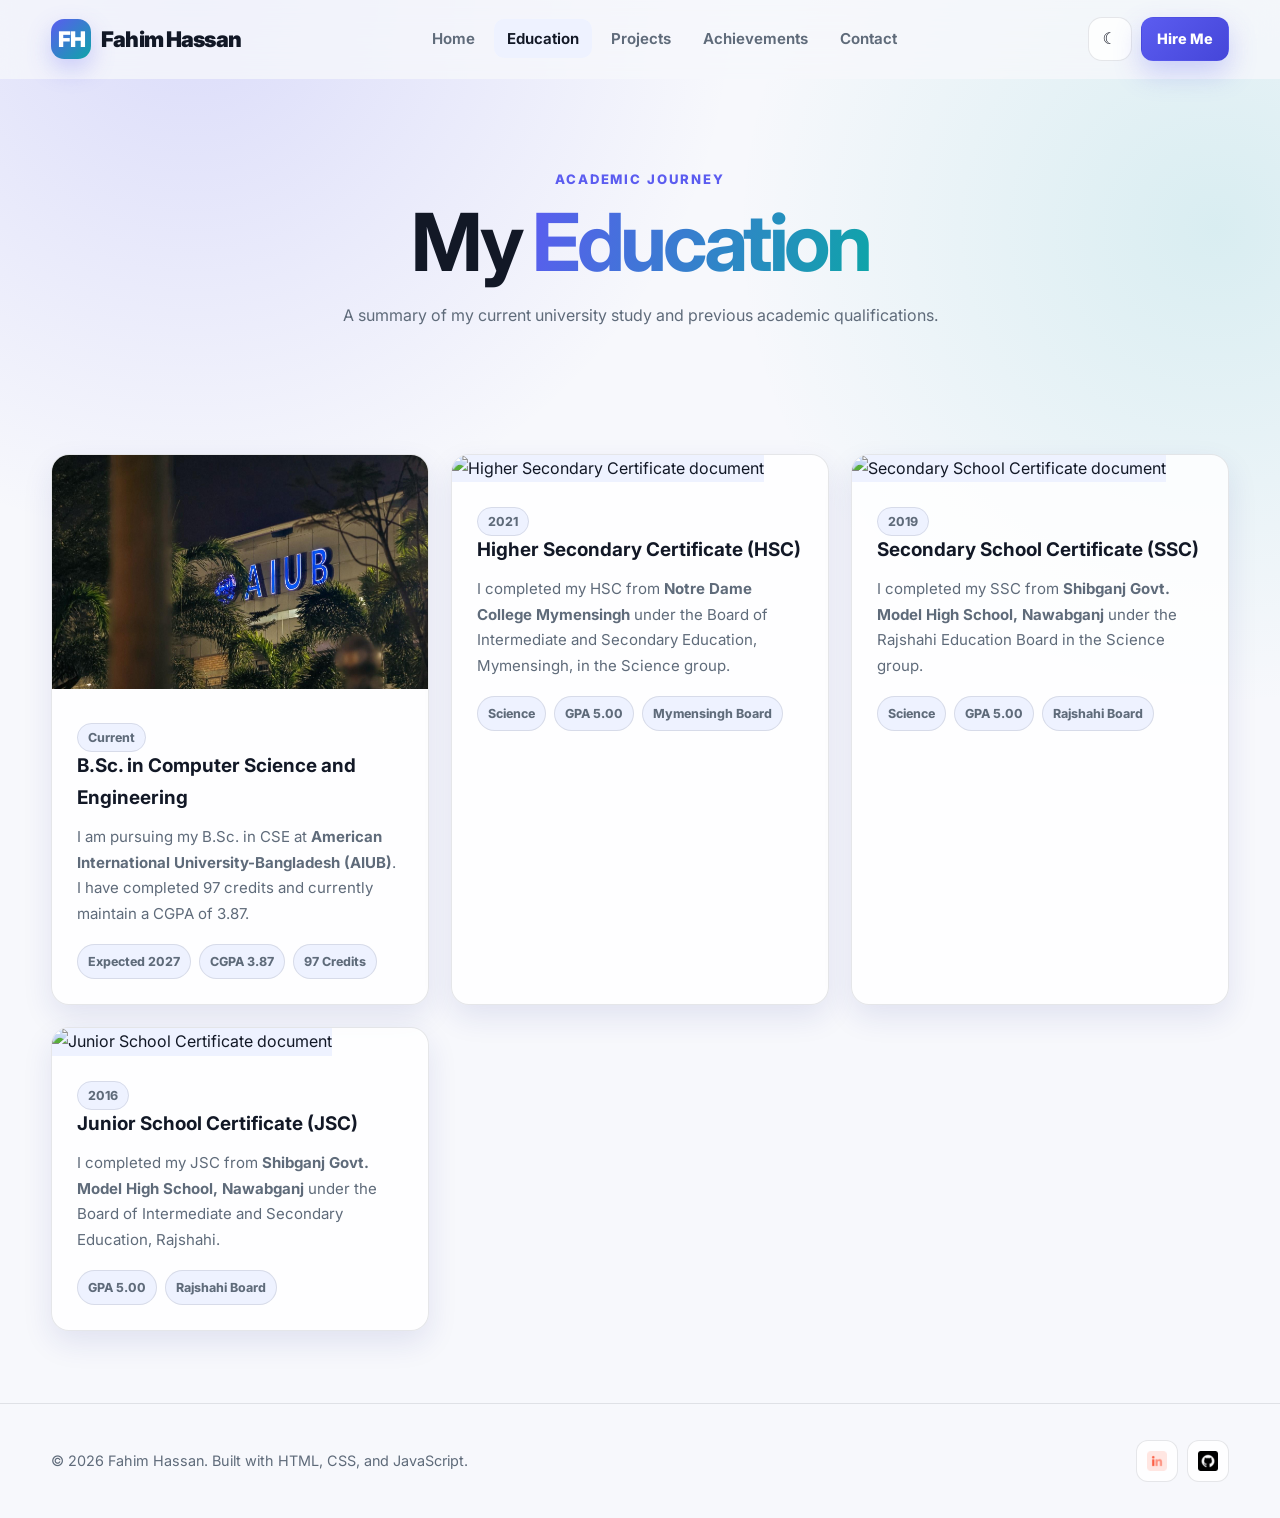
==== education-card.html @ 97524c72 "Complete file" ====
<!DOCTYPE html>
<html lang="en">
<head>
  <meta charset="UTF-8">
  <meta name="viewport" content="width=device-width, initial-scale=1.0">
  <meta name="description" content="Education history of Fahim Hassan, a CSE student at AIUB.">
  <title>Education | Fahim Hassan</title>
  <link rel="preconnect" href="https://fonts.googleapis.com">
  <link rel="preconnect" href="https://fonts.gstatic.com" crossorigin>
  <link href="https://fonts.googleapis.com/css2?family=Inter:wght@400;500;600;700;800;900&display=swap" rel="stylesheet">
  <script>document.documentElement.dataset.theme=localStorage.getItem("portfolio-theme")||(matchMedia("(prefers-color-scheme: dark)").matches?"dark":"light");</script>
  <link rel="stylesheet" href="styles/styles.css">
</head>
<body>
  <a class="skip-link" href="#main-content">Skip to main content</a>
  <header class="site-header">
    <nav class="navbar container" aria-label="Main navigation">
      <a class="logo" href="index.html"><span class="logo-mark">FH</span><span class="logo-text">Fahim Hassan</span></a>
      <ul class="nav-menu">
        <li><a class="nav-link" href="index.html">Home</a></li>
        <li><a class="nav-link" href="education-card.html">Education</a></li>
        <li><a class="nav-link" href="projects.html">Projects</a></li>
        <li><a class="nav-link" href="achievements.html">Achievements</a></li>
        <li><a class="nav-link" href="index.html#contact">Contact</a></li>
      </ul>
      <div class="nav-actions">
        <button class="icon-button theme-toggle" type="button" aria-label="Switch theme">☾</button>
        <a class="btn btn-primary btn-small desktop-hire" href="https://www.linkedin.com/in/fahim-hassan-341258252/" target="_blank" rel="noopener noreferrer">Hire Me</a>
        <button class="menu-toggle" type="button" aria-label="Open navigation menu" aria-expanded="false"><span></span><span></span><span></span></button>
      </div>
    </nav>
  </header>

  <main id="main-content">
    <section class="page-hero">
      <div class="container reveal">
        <span class="eyebrow">Academic journey</span>
        <h1>My <span class="gradient-text">Education</span></h1>
        <p>A summary of my current university study and previous academic qualifications.</p>
      </div>
    </section>

    <section class="section compact">
      <div class="container cards-grid">
        <article class="content-card reveal">
          <img class="content-card-image" src="images/aiub.jpg" alt="American International University-Bangladesh campus" loading="lazy">
          <div class="content-card-body">
            <span class="tag">Current</span>
            <h3>B.Sc. in Computer Science and Engineering</h3>
            <p>I am pursuing my B.Sc. in CSE at <strong>American International University-Bangladesh (AIUB)</strong>. I have completed 97 credits and currently maintain a CGPA of 3.87.</p>
            <div class="tag-list"><span class="tag">Expected 2027</span><span class="tag">CGPA 3.87</span><span class="tag">97 Credits</span></div>
          </div>
        </article>

        <article class="content-card reveal">
          <img class="content-card-image" src="images/HSC.jpeg" alt="Higher Secondary Certificate document" loading="lazy">
          <div class="content-card-body">
            <span class="tag">2021</span>
            <h3>Higher Secondary Certificate (HSC)</h3>
            <p>I completed my HSC from <strong>Notre Dame College Mymensingh</strong> under the Board of Intermediate and Secondary Education, Mymensingh, in the Science group.</p>
            <div class="tag-list"><span class="tag">Science</span><span class="tag">GPA 5.00</span><span class="tag">Mymensingh Board</span></div>
          </div>
        </article>

        <article class="content-card reveal">
          <img class="content-card-image" src="images/SSC.jpeg" alt="Secondary School Certificate document" loading="lazy">
          <div class="content-card-body">
            <span class="tag">2019</span>
            <h3>Secondary School Certificate (SSC)</h3>
            <p>I completed my SSC from <strong>Shibganj Govt. Model High School, Nawabganj</strong> under the Rajshahi Education Board in the Science group.</p>
            <div class="tag-list"><span class="tag">Science</span><span class="tag">GPA 5.00</span><span class="tag">Rajshahi Board</span></div>
          </div>
        </article>

        <article class="content-card reveal">
          <img class="content-card-image" src="images/JSC.jpeg" alt="Junior School Certificate document" loading="lazy">
          <div class="content-card-body">
            <span class="tag">2016</span>
            <h3>Junior School Certificate (JSC)</h3>
            <p>I completed my JSC from <strong>Shibganj Govt. Model High School, Nawabganj</strong> under the Board of Intermediate and Secondary Education, Rajshahi.</p>
            <div class="tag-list"><span class="tag">GPA 5.00</span><span class="tag">Rajshahi Board</span></div>
          </div>
        </article>
      </div>
    </section>
  </main>

  <footer class="site-footer">
    <div class="container footer-content">
      <p>© <span data-current-year></span> Fahim Hassan. Built with HTML, CSS, and JavaScript.</p>
      <div class="social-links">
        <a class="social-link" href="https://www.linkedin.com/in/fahim-hassan-341258252/" target="_blank" rel="noopener noreferrer" aria-label="LinkedIn"><img src="images/icons/linkedin.png" alt=""></a>
        <a class="social-link" href="https://github.com/FaahimHassan" target="_blank" rel="noopener noreferrer" aria-label="GitHub"><img src="images/icons/github.png" alt=""></a>
      </div>
    </div>
  </footer>
  <button class="back-to-top" type="button" aria-label="Back to top">↑</button>
  <script src="js/script.js" defer></script>
</body>
</html>
---- styles/styles.css ----
:root {
  --bg: #f7f8fc;
  --surface: rgba(255, 255, 255, 0.82);
  --surface-solid: #ffffff;
  --surface-2: #eef2ff;
  --text: #121826;
  --muted: #5f6b7a;
  --primary: #5b5cf0;
  --primary-strong: #4546d9;
  --accent: #0ea5a8;
  --border: rgba(18, 24, 38, 0.1);
  --shadow: 0 22px 60px rgba(31, 38, 135, 0.12);
  --shadow-small: 0 12px 30px rgba(31, 38, 135, 0.1);
  --radius-lg: 28px;
  --radius-md: 18px;
  --radius-sm: 12px;
  --container: 1180px;
  --header-height: 78px;
}

html[data-theme="dark"] {
  --bg: #070b16;
  --surface: rgba(15, 23, 42, 0.78);
  --surface-solid: #0f172a;
  --surface-2: #172033;
  --text: #ecf3ff;
  --muted: #a7b3c6;
  --primary: #8b8cff;
  --primary-strong: #a4a5ff;
  --accent: #2dd4bf;
  --border: rgba(255, 255, 255, 0.1);
  --shadow: 0 24px 70px rgba(0, 0, 0, 0.35);
  --shadow-small: 0 14px 36px rgba(0, 0, 0, 0.28);
}

* {
  margin: 0;
  padding: 0;
  box-sizing: border-box;
}

html {
  scroll-behavior: smooth;
  scroll-padding-top: calc(var(--header-height) + 22px);
}

body {
  min-height: 100vh;
  overflow-x: hidden;
  font-family: "Inter", system-ui, -apple-system, BlinkMacSystemFont, "Segoe UI", sans-serif;
  color: var(--text);
  background:
    radial-gradient(circle at 15% 0%, rgba(91, 92, 240, 0.18), transparent 34rem),
    radial-gradient(circle at 95% 15%, rgba(14, 165, 168, 0.13), transparent 30rem),
    var(--bg);
  line-height: 1.7;
  transition: background-color 0.25s ease, color 0.25s ease;
}

body.nav-open {
  overflow: hidden;
}

img,
iframe {
  max-width: 100%;
}

a {
  color: inherit;
  text-decoration: none;
}

button,
input,
textarea,
select {
  font: inherit;
}

button {
  color: inherit;
}

ul {
  list-style: none;
}

.container {
  width: min(92%, var(--container));
  margin-inline: auto;
}

.section {
  padding: 100px 0;
}

.section.compact {
  padding: 72px 0;
}

.section-header {
  max-width: 760px;
  margin: 0 auto 48px;
  text-align: center;
}

.eyebrow {
  display: inline-flex;
  align-items: center;
  gap: 8px;
  margin-bottom: 12px;
  color: var(--primary);
  font-size: 0.82rem;
  font-weight: 800;
  letter-spacing: 0.14em;
  text-transform: uppercase;
}

.section-title {
  font-size: clamp(2rem, 5vw, 3.5rem);
  line-height: 1.12;
  letter-spacing: -0.045em;
}

.section-description {
  margin-top: 18px;
  color: var(--muted);
  font-size: 1.04rem;
}

.gradient-text {
  color: transparent;
  background: linear-gradient(105deg, var(--primary), var(--accent));
  background-clip: text;
  -webkit-background-clip: text;
}

.glass-card {
  border: 1px solid var(--border);
  border-radius: var(--radius-lg);
  background: var(--surface);
  box-shadow: var(--shadow);
  backdrop-filter: blur(18px);
  -webkit-backdrop-filter: blur(18px);
}

.site-header {
  position: sticky;
  top: 0;
  z-index: 1000;
  min-height: var(--header-height);
  border-bottom: 1px solid transparent;
  background: rgba(247, 248, 252, 0.78);
  backdrop-filter: blur(18px);
  -webkit-backdrop-filter: blur(18px);
  transition: border-color 0.25s ease, box-shadow 0.25s ease;
}

html[data-theme="dark"] .site-header {
  background: rgba(7, 11, 22, 0.78);
}

.site-header.scrolled {
  border-color: var(--border);
  box-shadow: 0 10px 30px rgba(0, 0, 0, 0.08);
}

.navbar {
  min-height: var(--header-height);
  display: flex;
  align-items: center;
  justify-content: space-between;
  gap: 24px;
}

.logo {
  display: inline-flex;
  align-items: center;
  gap: 10px;
  font-size: 1.35rem;
  font-weight: 900;
  letter-spacing: -0.04em;
}

.logo-mark {
  display: grid;
  width: 40px;
  height: 40px;
  place-items: center;
  border-radius: 13px;
  color: #ffffff;
  background: linear-gradient(135deg, var(--primary), var(--accent));
  box-shadow: 0 10px 24px rgba(91, 92, 240, 0.28);
}

.nav-menu {
  display: flex;
  align-items: center;
  gap: 6px;
}

.nav-link {
  position: relative;
  padding: 10px 13px;
  border-radius: 10px;
  color: var(--muted);
  font-size: 0.94rem;
  font-weight: 650;
  transition: color 0.2s ease, background 0.2s ease;
}

.nav-link:hover,
.nav-link.active {
  color: var(--text);
  background: var(--surface-2);
}

.nav-actions {
  display: flex;
  align-items: center;
  gap: 9px;
}

.icon-button,
.menu-toggle {
  display: grid;
  width: 44px;
  height: 44px;
  place-items: center;
  border: 1px solid var(--border);
  border-radius: 14px;
  background: var(--surface);
  cursor: pointer;
  transition: transform 0.2s ease, border-color 0.2s ease;
}

.icon-button:hover,
.menu-toggle:hover {
  transform: translateY(-2px);
  border-color: var(--primary);
}

.menu-toggle {
  display: none;
  gap: 4px;
}

.menu-toggle span {
  width: 20px;
  height: 2px;
  border-radius: 999px;
  background: currentColor;
  transition: transform 0.25s ease, opacity 0.25s ease;
}

.menu-toggle.active span:nth-child(1) {
  transform: translateY(6px) rotate(45deg);
}

.menu-toggle.active span:nth-child(2) {
  opacity: 0;
}

.menu-toggle.active span:nth-child(3) {
  transform: translateY(-6px) rotate(-45deg);
}

.btn {
  display: inline-flex;
  min-height: 48px;
  align-items: center;
  justify-content: center;
  gap: 9px;
  padding: 12px 20px;
  border: 1px solid transparent;
  border-radius: 14px;
  font-weight: 800;
  cursor: pointer;
  transition: transform 0.2s ease, box-shadow 0.2s ease, background 0.2s ease;
}

.btn:hover {
  transform: translateY(-2px);
}

.btn-primary {
  color: #ffffff;
  background: linear-gradient(135deg, var(--primary), var(--primary-strong));
  box-shadow: 0 12px 28px rgba(91, 92, 240, 0.28);
}

.btn-primary:hover {
  box-shadow: 0 16px 34px rgba(91, 92, 240, 0.38);
}

.btn-secondary {
  border-color: var(--border);
  background: var(--surface);
}

.btn-small {
  min-height: 42px;
  padding: 9px 15px;
  border-radius: 12px;
  font-size: 0.9rem;
}

.hero {
  position: relative;
  min-height: auto;
  display: flex;
  align-items: center;
  padding: 6px 0 18px;
  isolation: isolate;
}

.hero::before,
.hero::after {
  position: absolute;
  z-index: -1;
  width: 360px;
  height: 360px;
  border-radius: 50%;
  filter: blur(80px);
  content: "";
  opacity: 0.32;
}

.hero::before {
  top: 10%;
  left: -180px;
  background: var(--primary);
}

.hero::after {
  right: -170px;
  bottom: 6%;
  background: var(--accent);
}

.hero-grid {
  display: grid;
  grid-template-columns: minmax(0, 1.15fr) minmax(240px, 0.72fr);
  align-items: center;
  gap: 20px;
}

.hero-content {
  margin-top: -10px;
}

.status-badge {
  display: inline-flex;
  align-items: center;
  gap: 9px;
  margin-bottom: 12px;
  padding: 8px 13px;
  border: 1px solid var(--border);
  border-radius: 999px;
  color: var(--muted);
  background: var(--surface);
  font-size: 0.88rem;
  font-weight: 700;
}

.status-dot {
  width: 9px;
  height: 9px;
  border-radius: 50%;
  background: #22c55e;
  box-shadow: 0 0 0 6px rgba(34, 197, 94, 0.13);
}

.hero h1 {
  max-width: 740px;
  font-size: clamp(3rem, 6vw, 5.15rem);
  line-height: 1;
  letter-spacing: -0.06em;
}

.hero-role {
  min-height: 34px;
  margin-top: 22px;
  color: var(--primary);
  font-size: clamp(1.15rem, 2.5vw, 1.55rem);
  font-weight: 800;
}

.typing-cursor {
  display: inline-block;
  margin-left: 2px;
  animation: blink 0.8s infinite;
}

@keyframes blink {
  50% { opacity: 0; }
}

.hero-description {
  max-width: 690px;
  margin-top: 18px;
  color: var(--muted);
  font-size: 1.08rem;
}

.hero-actions {
  display: flex;
  flex-wrap: wrap;
  gap: 13px;
  margin-top: 32px;
}

.hero-meta {
  display: flex;
  flex-wrap: wrap;
  gap: 22px;
  margin-top: 38px;
  color: var(--muted);
  font-size: 0.92rem;
}

.hero-meta span {
  display: inline-flex;
  align-items: center;
  gap: 8px;
}

.portrait-shell {
  position: relative;

  /* Portrait size */
  width: clamp(360px, 28vw, 430px);
  aspect-ratio: 4 / 5;

  margin-inline: auto;
  padding: 10px 10px 0;
  overflow: hidden;

  /* Portrait frame */
  border: 2px solid transparent;
  border-radius: 32px;

  background:
    linear-gradient(
      var(--surface-solid),
      var(--surface-solid)
    ) padding-box,
    linear-gradient(
      145deg,
      var(--primary),
      var(--accent)
    ) border-box;

  box-shadow:
    0 20px 50px rgba(0, 0, 0, 0.22),
    0 0 30px rgba(91, 92, 240, 0.15);
}

.portrait-shell::before {
  display: none;
}

.portrait-shell img {
  display: block;
  width: 100%;
  height: 100%;

  object-fit: contain;
  object-position: center bottom;

  border-radius: 24px 24px 0 0;
  background: transparent;
  box-shadow: none;
}
/* .floating-card {
  position: absolute;
  right: -26px;
  bottom: 28px;
  max-width: 220px;
  padding: 14px 17px;
  border: 1px solid var(--border);
  border-radius: 16px;
  background: var(--surface-solid);
  box-shadow: var(--shadow-small);
} */

.floating-card {
  display: none;
}

.floating-card strong,
.floating-card span {
  display: block;
}

.floating-card span {
  color: var(--muted);
  font-size: 0.82rem;
}

.stats-grid {
  display: grid;
  grid-template-columns: repeat(4, 1fr);
  gap: 18px;
}

.stat-card {
  padding: 26px;
  text-align: center;
}

.stat-number {
  font-size: clamp(1.8rem, 4vw, 2.7rem);
  font-weight: 900;
  letter-spacing: -0.04em;
}

.stat-label {
  color: var(--muted);
  font-size: 0.9rem;
}

.about-grid {
  display: grid;
  grid-template-columns: 0.85fr 1.15fr;
  gap: 30px;
}

.about-panel {
  padding: 36px;
}

.about-panel h3 {
  margin-bottom: 15px;
  font-size: 1.4rem;
}

.about-panel p {
  color: var(--muted);
}

.info-list {
  display: grid;
  gap: 15px;
  margin-top: 24px;
}

.info-item {
  display: flex;
  align-items: flex-start;
  justify-content: space-between;
  gap: 24px;
  padding-bottom: 14px;
  border-bottom: 1px solid var(--border);
}

.info-item:last-child {
  padding-bottom: 0;
  border-bottom: 0;
}

.info-item span {
  color: var(--muted);
}

.skills-grid,
.cards-grid,
.project-grid {
  display: grid;
  grid-template-columns: repeat(3, minmax(0, 1fr));
  gap: 22px;
}

.skill-card,
.content-card,
.project-card {
  overflow: hidden;
  border: 1px solid var(--border);
  border-radius: var(--radius-md);
  background: var(--surface);
  box-shadow: var(--shadow-small);
  transition: transform 0.25s ease, border-color 0.25s ease, box-shadow 0.25s ease;
}

.skill-card:hover,
.content-card:hover,
.project-card:hover {
  transform: translateY(-7px);
  border-color: rgba(91, 92, 240, 0.45);
  box-shadow: var(--shadow);
}

.skill-card {
  padding: 28px;
}

.skill-icon {
  display: grid;
  width: 60px;
  height: 60px;
  margin-bottom: 20px;
  place-items: center;
  border-radius: 17px;
  background: var(--surface-2);
}

.skill-icon img {
  width: 38px;
  height: 38px;
  object-fit: contain;
}

.skill-card h3 {
  font-size: 1.18rem;
}

.skill-card p {
  margin-top: 9px;
  color: var(--muted);
  font-size: 0.94rem;
}

.tag-list {
  display: flex;
  flex-wrap: wrap;
  gap: 8px;
  margin-top: 18px;
}

.tag {
  padding: 6px 10px;
  border: 1px solid var(--border);
  border-radius: 999px;
  color: var(--muted);
  background: var(--surface-2);
  font-size: 0.78rem;
  font-weight: 750;
}

.timeline-grid {
  display: grid;
  grid-template-columns: repeat(2, minmax(0, 1fr));
  gap: 24px;
}

.timeline-column {
  padding: 30px;
}

.timeline-column > h3 {
  margin-bottom: 24px;
  font-size: 1.35rem;
}

.timeline-item {
  position: relative;
  padding: 0 0 28px 27px;
  border-left: 2px solid var(--border);
}

.timeline-item:last-child {
  padding-bottom: 0;
}

.timeline-item::before {
  position: absolute;
  top: 6px;
  left: -7px;
  width: 12px;
  height: 12px;
  border: 3px solid var(--surface-solid);
  border-radius: 50%;
  background: var(--primary);
  content: "";
}

.timeline-item h4 {
  font-size: 1.05rem;
}

.timeline-item .meta {
  margin: 4px 0 8px;
  color: var(--primary);
  font-size: 0.87rem;
  font-weight: 750;
}

.timeline-item p {
  color: var(--muted);
  font-size: 0.92rem;
}

.project-card {
  display: flex;
  flex-direction: column;
}

.project-media {
  position: relative;
  aspect-ratio: 16 / 10;
  overflow: hidden;
  background: var(--surface-2);
}

.project-media img,
.project-media iframe {
  width: 100%;
  height: 100%;
  border: 0;
  object-fit: cover;
  transition: transform 0.35s ease;
}

.project-card:hover .project-media img {
  transform: scale(1.04);
}

.project-body {
  display: flex;
  flex: 1;
  flex-direction: column;
  padding: 25px;
}

.project-body h3 {
  font-size: 1.2rem;
  line-height: 1.35;
}

.project-body > p {
  margin-top: 10px;
  color: var(--muted);
  font-size: 0.93rem;
}

.project-actions {
  display: flex;
  flex-wrap: wrap;
  gap: 10px;
  margin-top: auto;
  padding-top: 22px;
}

.project-card[hidden] {
  display: none;
}

.filter-bar {
  display: flex;
  flex-wrap: wrap;
  justify-content: center;
  gap: 10px;
  margin-bottom: 36px;
}

.filter-button {
  padding: 9px 16px;
  border: 1px solid var(--border);
  border-radius: 999px;
  color: var(--muted);
  background: var(--surface);
  font-weight: 750;
  cursor: pointer;
}

.filter-button:hover,
.filter-button.active {
  color: #ffffff;
  border-color: transparent;
  background: linear-gradient(135deg, var(--primary), var(--primary-strong));
}

.content-card-image {
  width: 100%;
  aspect-ratio: 16 / 10;
  object-fit: cover;
  background: var(--surface-2);
}

.content-card-body {
  padding: 25px;
}

.content-card-body h3 {
  font-size: 1.18rem;
}

.content-card-body p {
  margin-top: 10px;
  color: var(--muted);
  font-size: 0.94rem;
}

.contact-grid {
  display: grid;
  grid-template-columns: 0.8fr 1.2fr;
  gap: 28px;
}

.contact-info,
.contact-form {
  padding: 34px;
}

.contact-info h3,
.contact-form h3 {
  font-size: 1.45rem;
}

.contact-info > p {
  margin-top: 11px;
  color: var(--muted);
}

.contact-links {
  display: grid;
  gap: 12px;
  margin-top: 26px;
}

.contact-link {
  display: flex;
  align-items: center;
  gap: 13px;
  padding: 14px;
  border: 1px solid var(--border);
  border-radius: 14px;
  background: var(--surface-2);
}

.contact-link span:first-child {
  display: grid;
  width: 38px;
  height: 38px;
  place-items: center;
  border-radius: 11px;
  color: #ffffff;
  background: linear-gradient(135deg, var(--primary), var(--accent));
}

.form-grid {
  display: grid;
  grid-template-columns: repeat(2, minmax(0, 1fr));
  gap: 16px;
  margin-top: 22px;
}

.form-group {
  display: grid;
  gap: 7px;
}

.form-group.full {
  grid-column: 1 / -1;
}

.form-group label {
  font-size: 0.88rem;
  font-weight: 750;
}

.form-control {
  width: 100%;
  border: 1px solid var(--border);
  border-radius: 13px;
  outline: 0;
  color: var(--text);
  background: var(--surface-2);
  padding: 13px 15px;
  transition: border-color 0.2s ease, box-shadow 0.2s ease;
}

.form-control:focus {
  border-color: var(--primary);
  box-shadow: 0 0 0 4px rgba(91, 92, 240, 0.13);
}

textarea.form-control {
  min-height: 150px;
  resize: vertical;
}

.field-row {
  display: flex;
  justify-content: space-between;
  gap: 16px;
}

.field-error {
  min-height: 20px;
  color: #ef4444;
  font-size: 0.78rem;
}

.character-count {
  color: var(--muted);
  font-size: 0.78rem;
}

.form-status {
  display: none;
  margin-top: 14px;
  padding: 12px 14px;
  border-radius: 12px;
  font-size: 0.9rem;
}

.form-status.show {
  display: block;
}

.form-status.success {
  color: #166534;
  background: #dcfce7;
}

.form-status.error {
  color: #991b1b;
  background: #fee2e2;
}

.form-note {
  margin-top: 13px;
  color: var(--muted);
  font-size: 0.78rem;
}

.honeypot {
  position: absolute !important;
  width: 1px !important;
  height: 1px !important;
  overflow: hidden !important;
  clip: rect(0, 0, 0, 0) !important;
  white-space: nowrap !important;
}

.page-hero {
  padding: 86px 0 52px;
  text-align: center;
}

.page-hero h1 {
  font-size: clamp(2.5rem, 7vw, 5rem);
  line-height: 1;
  letter-spacing: -0.055em;
}

.page-hero p {
  max-width: 710px;
  margin: 20px auto 0;
  color: var(--muted);
}

.report-page {
  min-height: calc(100vh - var(--header-height));
  padding: 44px 0 70px;
}

.report-shell {
  overflow: hidden;
  padding: 12px;
}

.report-toolbar {
  display: flex;
  align-items: center;
  justify-content: space-between;
  gap: 18px;
  padding: 14px 10px 22px;
}

.report-frame {
  display: block;
  width: 100%;
  height: min(78vh, 850px);
  min-height: 560px;
  border: 1px solid var(--border);
  border-radius: 18px;
  background: #ffffff;
}

.site-footer {
  padding: 36px 0;
  border-top: 1px solid var(--border);
}

.footer-content {
  display: flex;
  align-items: center;
  justify-content: space-between;
  gap: 22px;
}

.footer-content p {
  color: var(--muted);
  font-size: 0.9rem;
}

.social-links {
  display: flex;
  gap: 9px;
}

.social-link {
  display: grid;
  width: 42px;
  height: 42px;
  place-items: center;
  border: 1px solid var(--border);
  border-radius: 12px;
  background: var(--surface);
  transition: transform 0.2s ease, border-color 0.2s ease;
}

.social-link:hover {
  transform: translateY(-3px);
  border-color: var(--primary);
}

.social-link img {
  width: 20px;
  height: 20px;
  object-fit: contain;
}

.back-to-top {
  position: fixed;
  right: 22px;
  bottom: 22px;
  z-index: 900;
  display: grid;
  width: 48px;
  height: 48px;
  place-items: center;
  border: 0;
  border-radius: 15px;
  color: #ffffff;
  background: linear-gradient(135deg, var(--primary), var(--accent));
  box-shadow: var(--shadow-small);
  cursor: pointer;
  opacity: 0;
  pointer-events: none;
  transform: translateY(12px);
  transition: opacity 0.25s ease, transform 0.25s ease;
}

.back-to-top.visible {
  opacity: 1;
  pointer-events: auto;
  transform: translateY(0);
}

.reveal {
  opacity: 0;
  transform: translateY(26px);
  transition: opacity 0.65s ease, transform 0.65s ease;
}

.reveal.visible {
  opacity: 1;
  transform: translateY(0);
}

.skip-link {
  position: fixed;
  top: -80px;
  left: 16px;
  z-index: 2000;
  padding: 10px 15px;
  border-radius: 10px;
  color: #ffffff;
  background: var(--primary);
  transition: top 0.2s ease;
}

.skip-link:focus {
  top: 16px;
}

@media (max-width: 1024px) {
  .hero-grid {
    gap: 42px;
  }

  .skills-grid,
  .cards-grid,
  .project-grid {
    grid-template-columns: repeat(2, minmax(0, 1fr));
  }

  .stats-grid {
    grid-template-columns: repeat(2, 1fr);
  }

  .about-grid,
  .contact-grid {
    grid-template-columns: 1fr;
  }
}

@media (max-width: 860px) {
  :root {
    --header-height: 70px;
  }

  .section {
    padding: 78px 0;
  }

  .menu-toggle {
    display: grid;
  }

  .nav-menu {
    position: fixed;
    top: var(--header-height);
    right: 0;
    left: 0;
    z-index: 999;
    display: grid;
    align-content: start;
    gap: 7px;
    min-height: calc(100vh - var(--header-height));
    padding: 24px 4%;
    border-top: 1px solid var(--border);
    background: var(--bg);
    opacity: 0;
    pointer-events: none;
    transform: translateY(-16px);
    transition: opacity 0.25s ease, transform 0.25s ease;
  }

  .nav-menu.open {
    opacity: 1;
    pointer-events: auto;
    transform: translateY(0);
  }

  .nav-link {
    display: block;
    padding: 14px;
    font-size: 1.05rem;
  }

  .desktop-hire {
    display: none;
  }

  .hero {
    min-height: auto;
    padding-top: 54px;
  }

  .hero-grid {
    grid-template-columns: 1fr;
    text-align: center;
  }

  .hero-description {
    margin-inline: auto;
  }

  .hero-actions,
  .hero-meta {
    justify-content: center;
  }

 .portrait-shell {
  width: min(82vw, 360px);
  order: -1;
}

  .timeline-grid {
    grid-template-columns: 1fr;
  }
}

@media (max-width: 620px) {
  .container {
    width: min(92%, 540px);
  }

  .section {
    padding: 64px 0;
  }

  .section-header {
    margin-bottom: 34px;
  }

  .logo-text {
    display: none;
  }

  .hero h1 {
    font-size: clamp(2.8rem, 15vw, 4.4rem);
  }

  .hero-actions .btn {
    width: 100%;
  }

  .hero-meta {
    display: grid;
    gap: 9px;
  }

 .portrait-shell {
  width: min(86vw, 290px);
  padding: 8px 8px 0;
  border-radius: 26px;
}

.portrait-shell img {
  border-radius: 19px 19px 0 0;
}

  .floating-card {
    right: -6px;
    bottom: 13px;
  }

  .stats-grid,
  .skills-grid,
  .cards-grid,
  .project-grid,
  .form-grid {
    grid-template-columns: 1fr;
  }

  .form-group.full {
    grid-column: auto;
  }

  .about-panel,
  .contact-info,
  .contact-form,
  .timeline-column {
    padding: 24px;
  }

  .info-item {
    display: grid;
    gap: 2px;
  }

  .footer-content,
  .report-toolbar {
    align-items: flex-start;
    flex-direction: column;
  }

  .report-frame {
    min-height: 68vh;
  }

  .back-to-top {
    right: 14px;
    bottom: 14px;
  }
}

@media (prefers-reduced-motion: reduce) {
  html {
    scroll-behavior: auto;
  }

  *,
  *::before,
  *::after {
    scroll-behavior: auto !important;
    animation-duration: 0.01ms !important;
    animation-iteration-count: 1 !important;
    transition-duration: 0.01ms !important;
  }

  .reveal {
    opacity: 1;
    transform: none;
  }
}
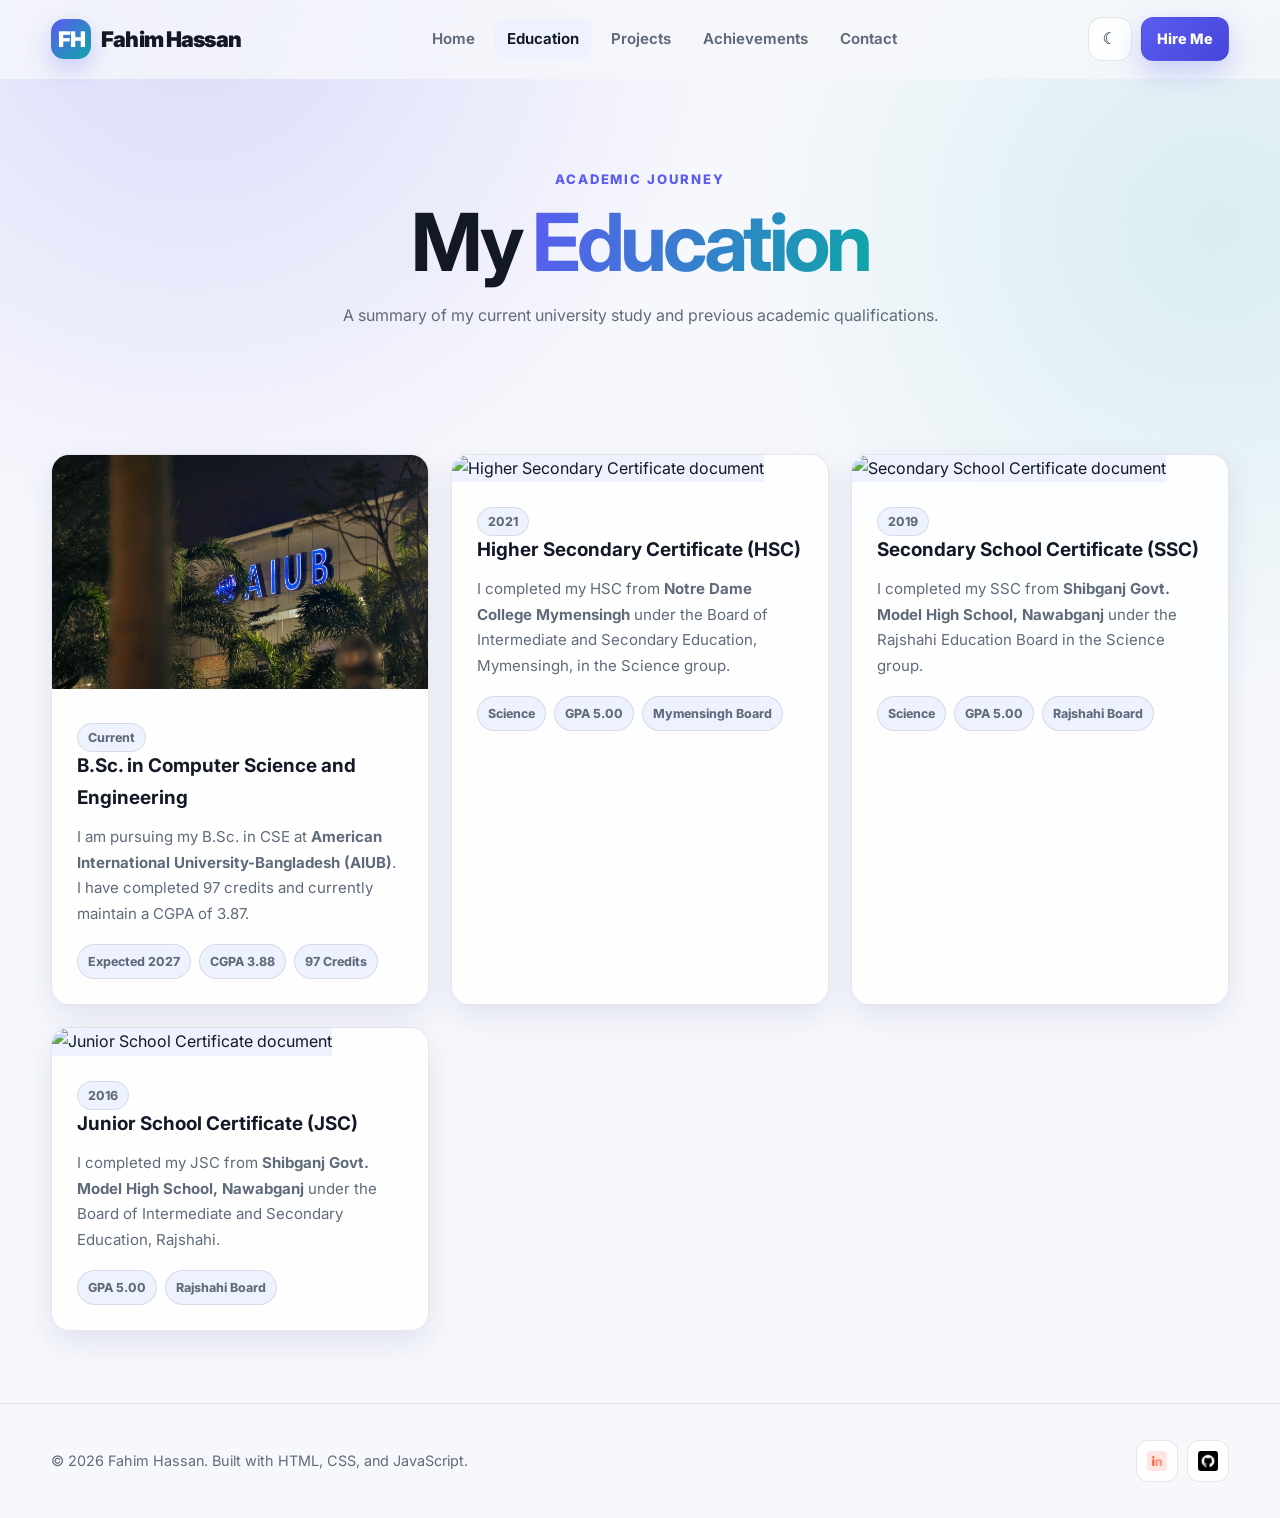
==== commit 00c1afd3: "Fixed cgpa" ====
--- a/education-card.html
+++ b/education-card.html
@@ -48,7 +48,7 @@
             <span class="tag">Current</span>
             <h3>B.Sc. in Computer Science and Engineering</h3>
             <p>I am pursuing my B.Sc. in CSE at <strong>American International University-Bangladesh (AIUB)</strong>. I have completed 97 credits and currently maintain a CGPA of 3.87.</p>
-            <div class="tag-list"><span class="tag">Expected 2027</span><span class="tag">CGPA 3.87</span><span class="tag">97 Credits</span></div>
+            <div class="tag-list"><span class="tag">Expected 2027</span><span class="tag">CGPA 3.88</span><span class="tag">97 Credits</span></div>
           </div>
         </article>
 
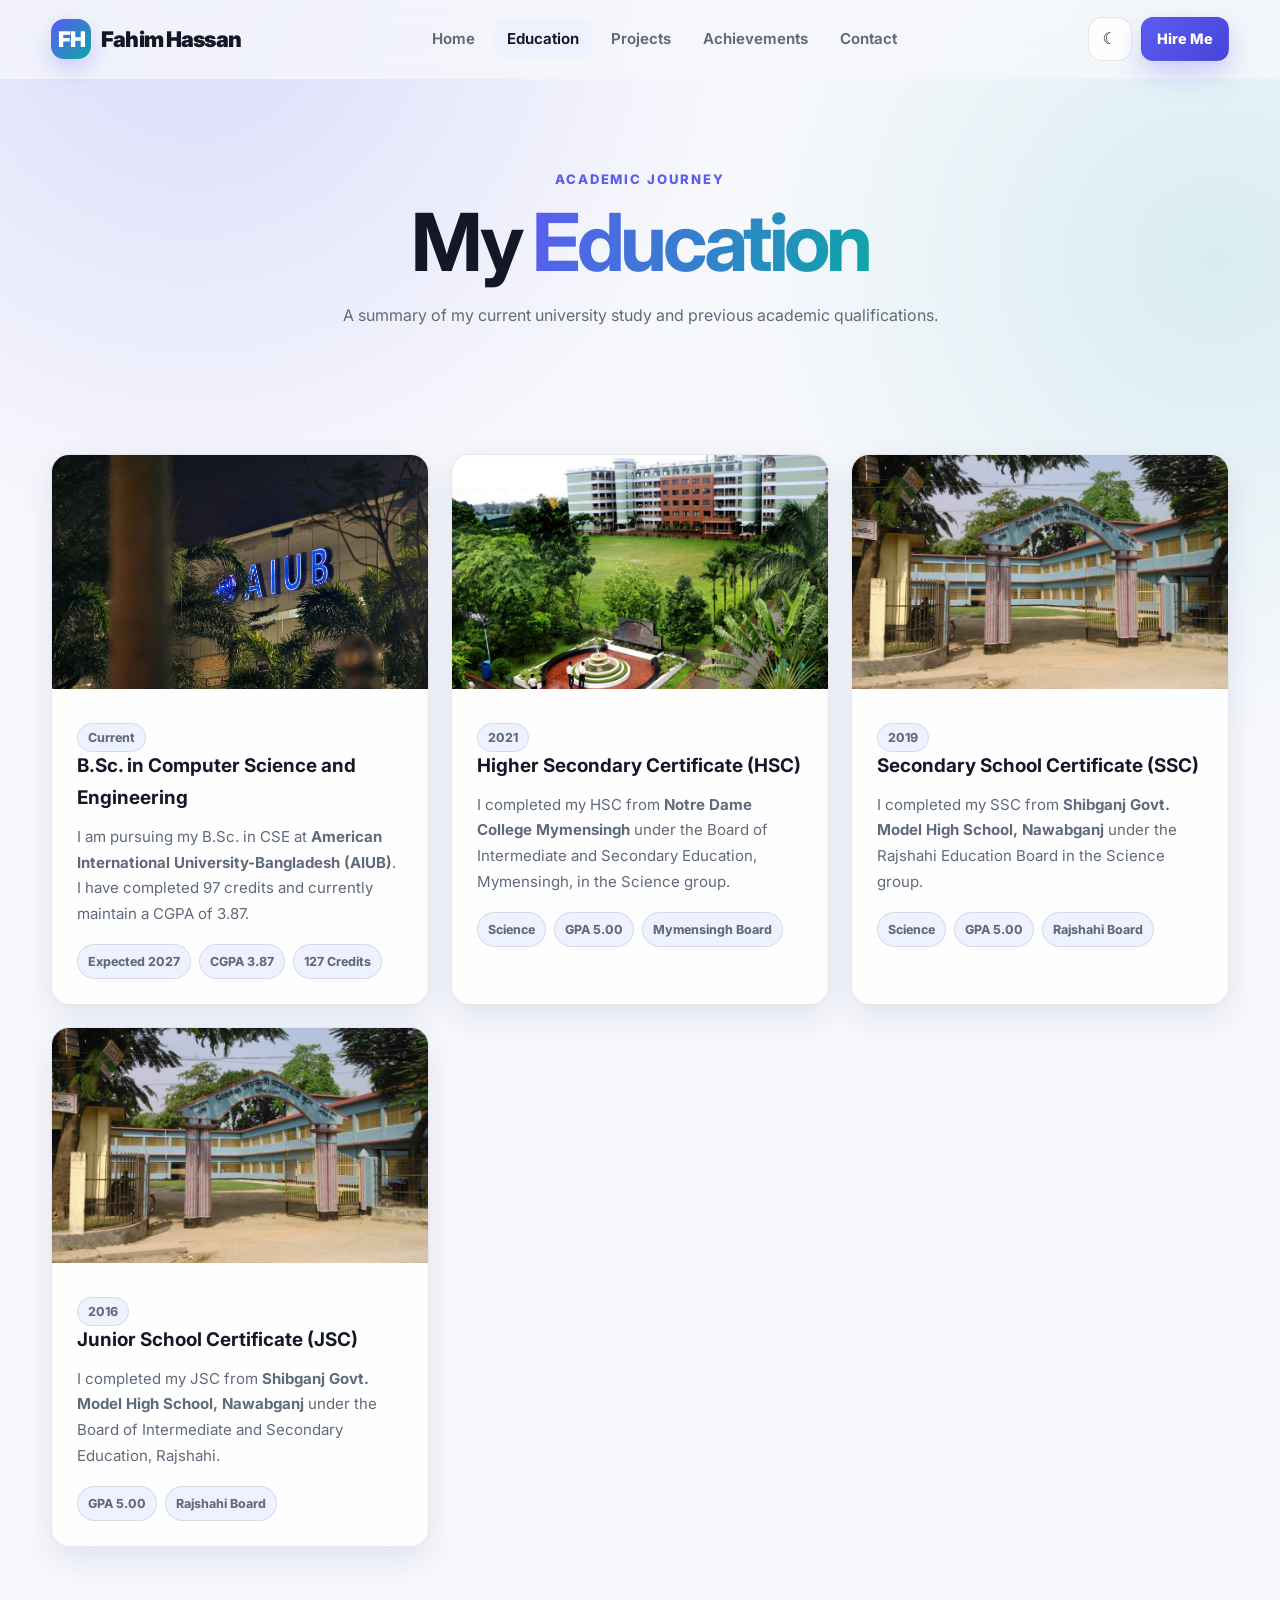
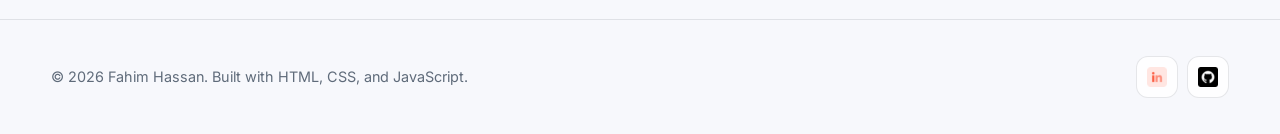
==== commit c801a034: "updated my results and numbers of  completed courses" ====
--- a/education-card.html
+++ b/education-card.html
@@ -48,7 +48,7 @@
             <span class="tag">Current</span>
             <h3>B.Sc. in Computer Science and Engineering</h3>
             <p>I am pursuing my B.Sc. in CSE at <strong>American International University-Bangladesh (AIUB)</strong>. I have completed 97 credits and currently maintain a CGPA of 3.87.</p>
-            <div class="tag-list"><span class="tag">Expected 2027</span><span class="tag">CGPA 3.88</span><span class="tag">97 Credits</span></div>
+            <div class="tag-list"><span class="tag">Expected 2027</span><span class="tag">CGPA 3.87</span><span class="tag">127 Credits</span></div>
           </div>
         </article>
 
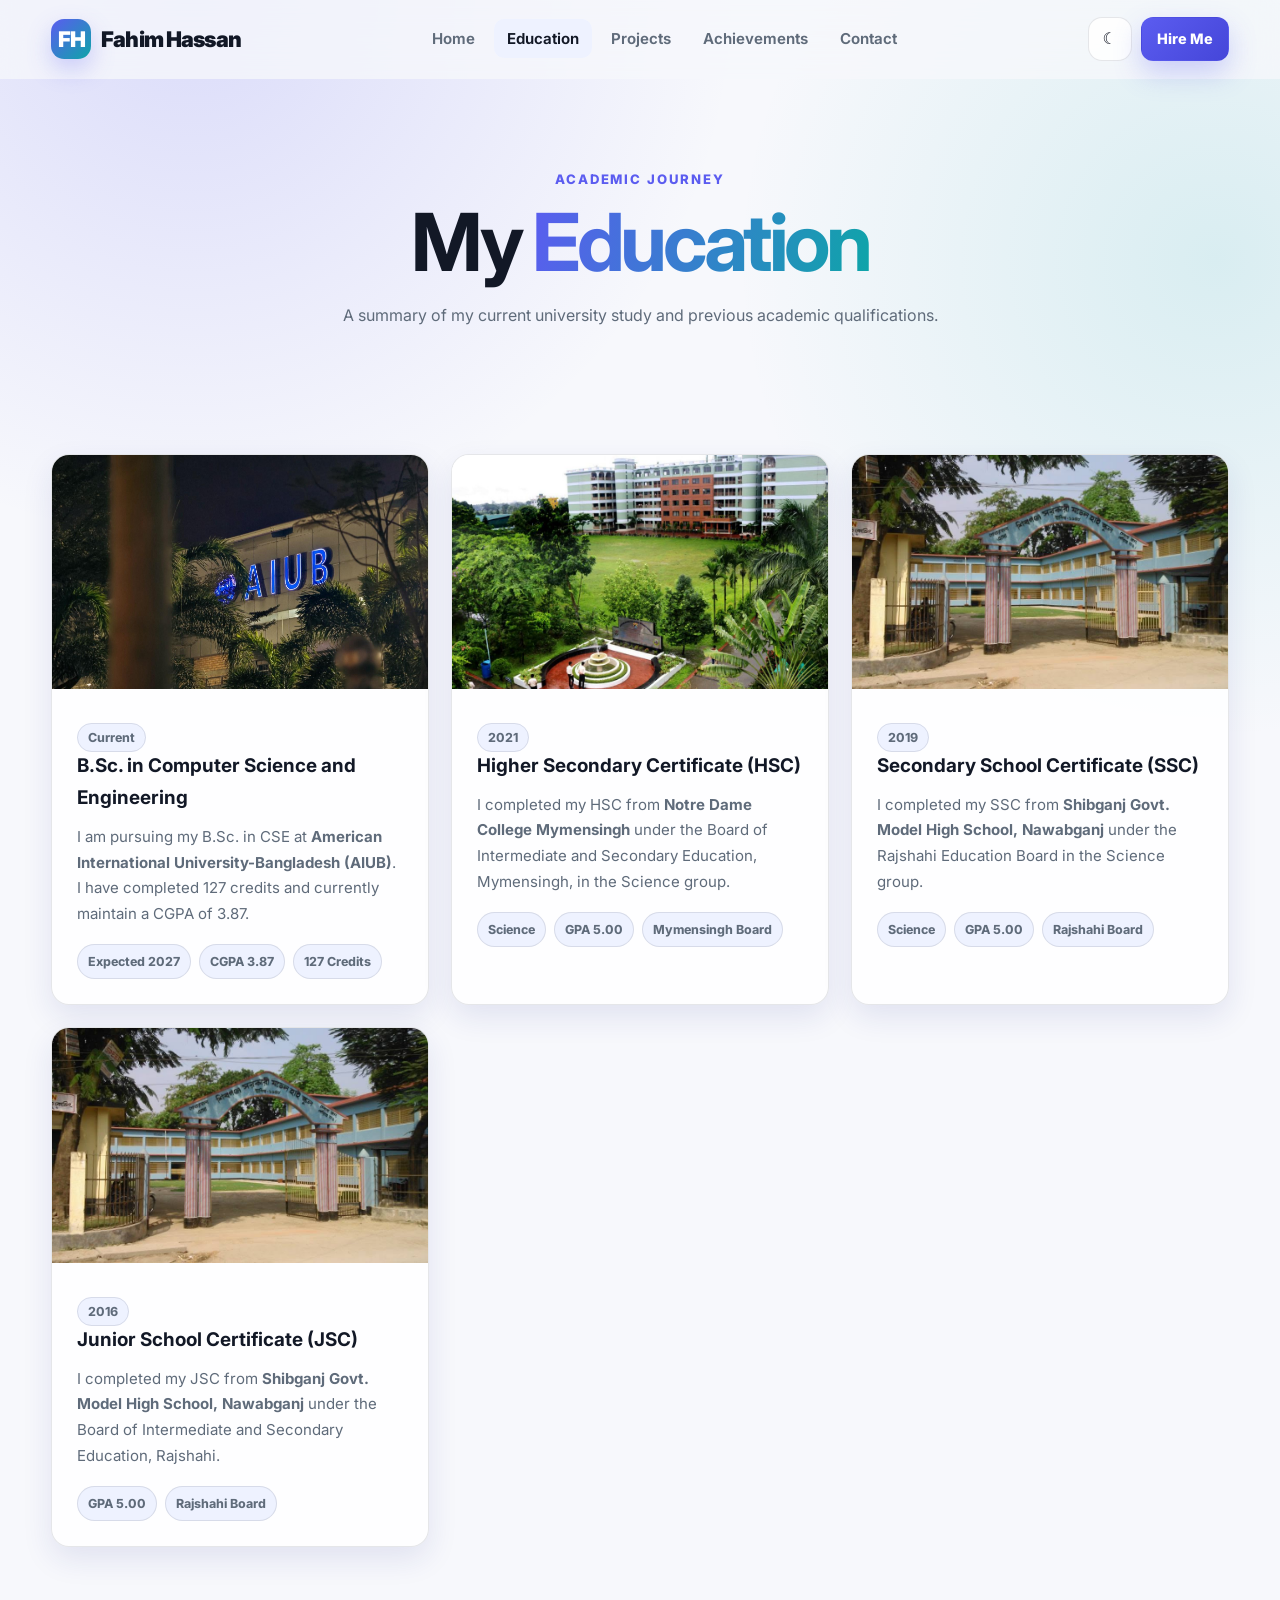
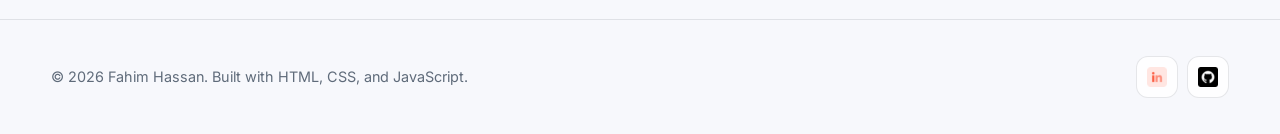
==== commit ad55f260: "updated the number of completed credits" ====
--- a/education-card.html
+++ b/education-card.html
@@ -47,7 +47,7 @@
           <div class="content-card-body">
             <span class="tag">Current</span>
             <h3>B.Sc. in Computer Science and Engineering</h3>
-            <p>I am pursuing my B.Sc. in CSE at <strong>American International University-Bangladesh (AIUB)</strong>. I have completed 97 credits and currently maintain a CGPA of 3.87.</p>
+            <p>I am pursuing my B.Sc. in CSE at <strong>American International University-Bangladesh (AIUB)</strong>. I have completed 127 credits and currently maintain a CGPA of 3.87.</p>
             <div class="tag-list"><span class="tag">Expected 2027</span><span class="tag">CGPA 3.87</span><span class="tag">127 Credits</span></div>
           </div>
         </article>
